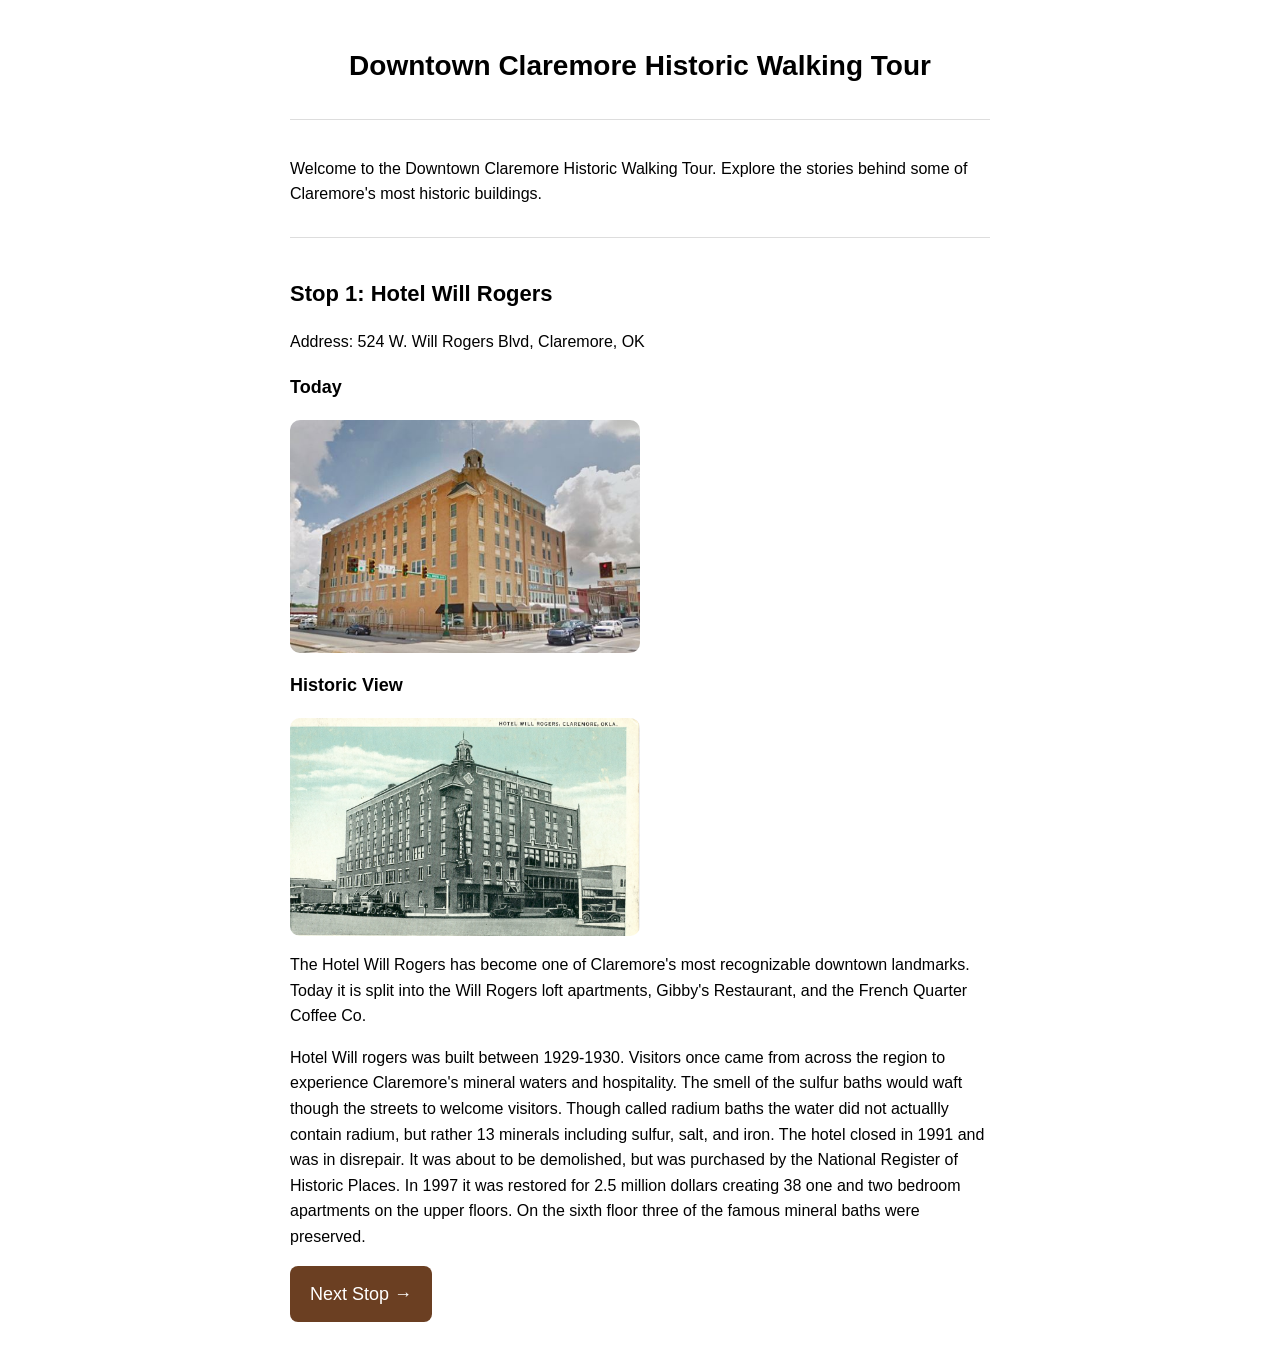
==== hotel-will-rogers.html @ 828f832d "Initial website upload" ====
<!DOCTYPE html>
<html>
<head>
    <title>Downtown Claremore Historic Walking Tour</title>
    <link rel="stylesheet" href="style.css">
</head>
<body
    <div class="container">

        <h1>Downtown Claremore Historic Walking Tour</h1>
<div class="stop">
        <p>
            Welcome to the Downtown Claremore Historic Walking Tour.
            Explore the stories behind some of Claremore's most historic buildings.
        </p>

        <div class="stop">
            <h2>Stop 1: Hotel Will Rogers</h2>
<p>Address: 524 W. Will Rogers Blvd, Claremore, OK</p>
            <h3>Today</h3>
            <img src="hotel-current.jpg" alt="Hotel Will Rogers today" class="current-photo">

            <h3>Historic View</h3>
           <img src="hotel-1930.jpg" alt="Historic Hotel Will Rogers" class="historic-photo">
            <p>
                The Hotel Will Rogers has become one of Claremore's most recognizable
                downtown landmarks. Today it is split into the Will Rogers loft apartments, Gibby's Restaurant, and the French Quarter Coffee Co.
            </p>

            <p>
                Hotel Will rogers was built between 1929-1930. Visitors once came from across the region to experience Claremore's
                mineral waters and hospitality. The smell of the sulfur baths would waft though the streets to welcome visitors. Though called radium baths the water did not actuallly contain radium, but rather 13 minerals including sulfur, salt, and iron. 
            The hotel closed in 1991 and was in disrepair. It was about to be demolished, but was purchased by the National Register of Historic Places. In 1997 it was restored for 2.5 million dollars creating 38 one and two bedroom apartments on the upper floors.
            On the sixth floor three of the famous mineral baths were preserved. 
        </p>

            <a href="jl-wilson.html" class="button">Next Stop →</a>
</body>
</html>
---- style.css ----
body {
    font-family: Arial, sans-serif;
    background-color: #f5f1e8;
    margin: 0;
    padding: 20px;
    line-height: 1.6;
}

.container {
    max-width: 700px;
    margin: auto;
    background: white;
    padding: 25px;
    border-radius: 12px;
}

h1 {
    text-align: center;
}

.stop {
    margin-top: 30px;
    padding-top: 20px;
    border-top: 1px solid #ddd;
}
.button {
    display: inline-block;
    background-color: #6b3f22;
    color: white;
    text-decoration: none;
    border: none;
    padding: 14px 20px;
    border-radius: 8px;
    font-size: 18px;
    cursor: pointer;
}
img {
    width: 100%;
    max-width: 400px;
    height: auto;
    border-radius: 10px;
    margin: 15px 0;
    display: block;
}
.current-photo,
.historic-photo {
    max-width: 350px;
    width: 100%;
    height: auto;
}
h1 {
    text-align: center;
    font-size: 28px;
}

h2 {
    font-size: 22px;
}

h3 {
    font-size: 18px;
}

p {
    font-size: 16px;
}
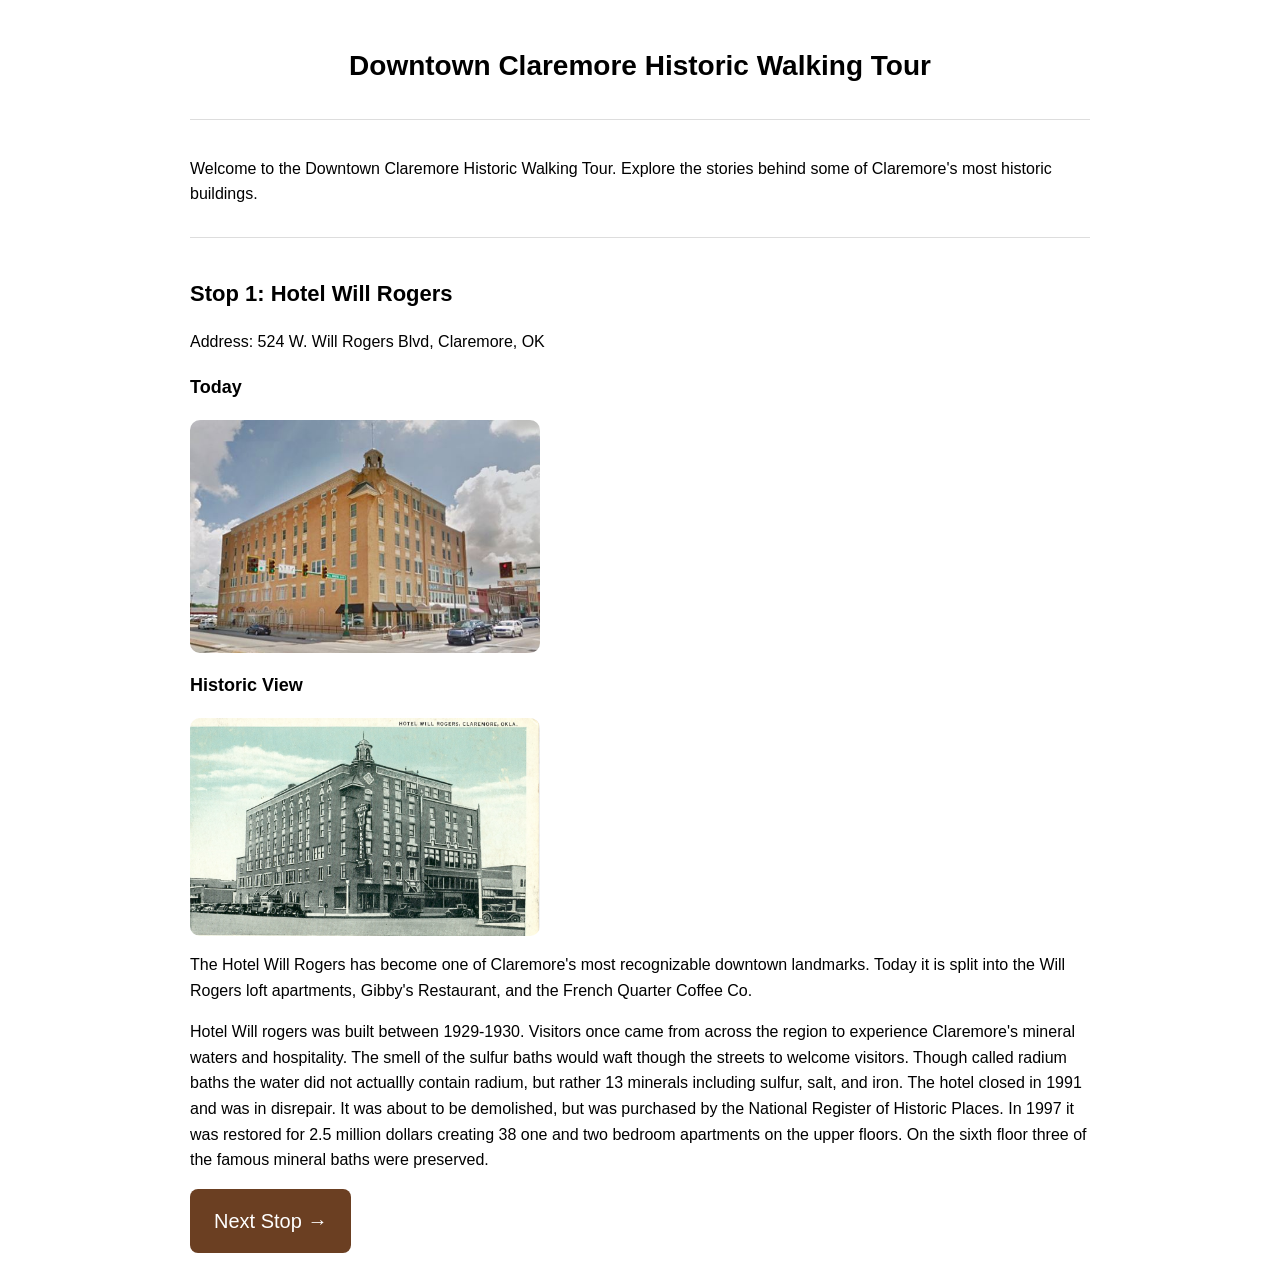
==== commit 55009299: "improve mobile view" ====
--- a/hotel-will-rogers.html
+++ b/hotel-will-rogers.html
@@ -1,7 +1,8 @@
 <!DOCTYPE html>
 <html>
 <head>
-    <title>Downtown Claremore Historic Walking Tour</title>
+    <title>Page Title</title>
+    <meta name="viewport" content="width=device-width, initial-scale=1.0">
     <link rel="stylesheet" href="style.css">
 </head>
 <body
--- a/style.css
+++ b/style.css
@@ -4,10 +4,11 @@
     margin: 0;
     padding: 20px;
     line-height: 1.6;
+    font-size: 18px;
 }
 
 .container {
-    max-width: 700px;
+    max-width: 900px;
     margin: auto;
     background: white;
     padding: 25px;
@@ -16,6 +17,11 @@
 
 h1 {
     text-align: center;
+    font-size: 2.2rem;
+}
+
+h2 {
+    font-size: 1.6rem;
 }
 
 .stop {
@@ -29,9 +35,9 @@
     color: white;
     text-decoration: none;
     border: none;
-    padding: 14px 20px;
+    padding: 16px 24px;
     border-radius: 8px;
-    font-size: 18px;
+    font-size: 20px;
     cursor: pointer;
 }
 img {
@@ -63,4 +69,24 @@
 
 p {
     font-size: 16px;
+}
+@media (max-width: 768px) {
+    body {
+        font-size: 20px;
+    }
+
+    h1 {
+        font-size: 2.5rem;
+    }
+
+    .container {
+        padding: 20px;
+    }
+
+    .button {
+        display: block;
+        width: 100%;
+        text-align: center;
+        box-sizing: border-box;
+    }
 }
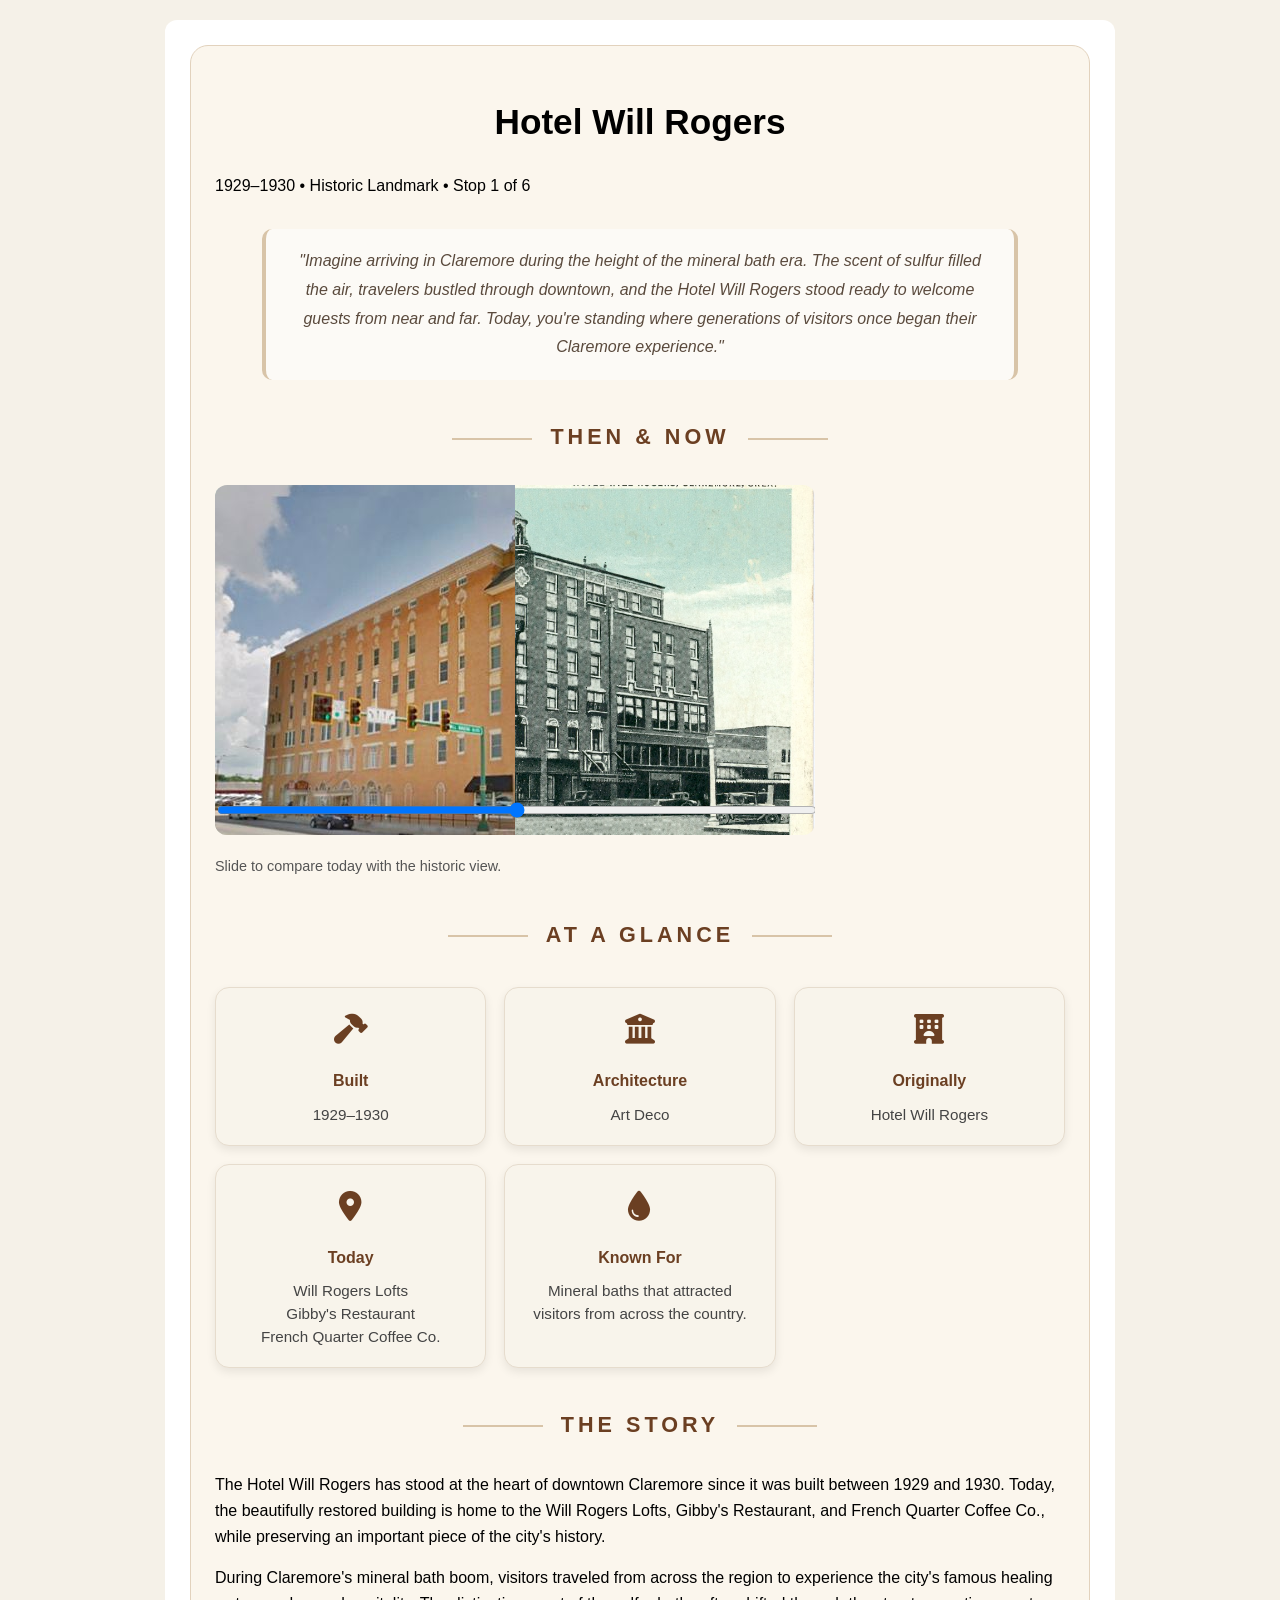
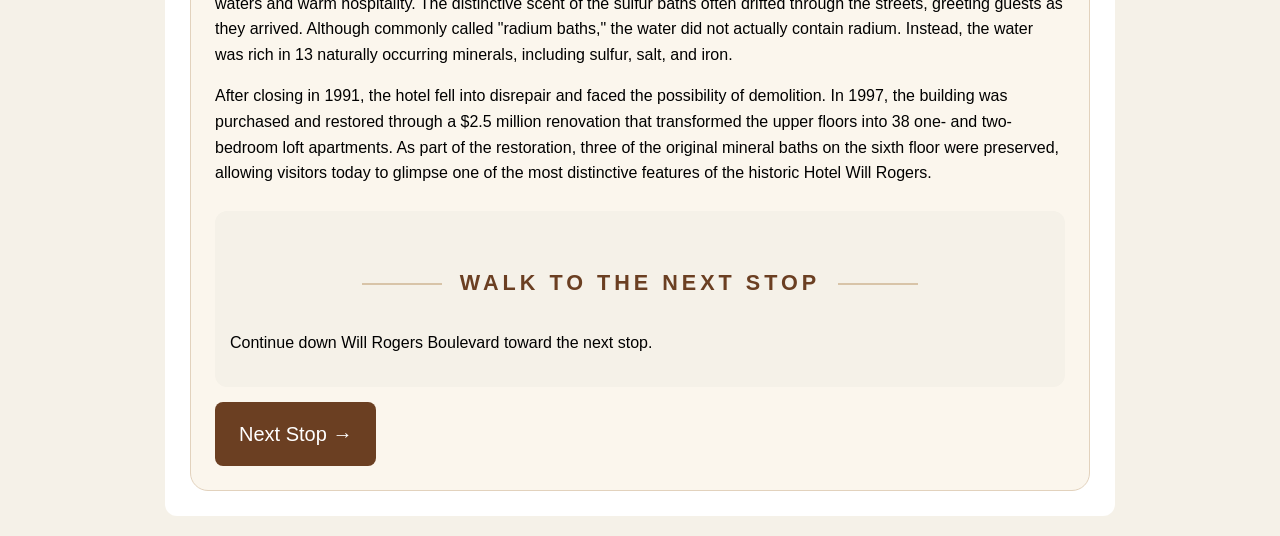
==== commit f20bd4d4: "Redesign Hotel Will Roger's Page an dbegin landing page" ====
--- a/hotel-will-rogers.html
+++ b/hotel-will-rogers.html
@@ -1,40 +1,115 @@
 <!DOCTYPE html>
 <html>
 <head>
-    <title>Page Title</title>
+    <title>Hotel Will Rogers | Downtown Claremore Historic Walking Tour</title>
     <meta name="viewport" content="width=device-width, initial-scale=1.0">
     <link rel="stylesheet" href="style.css">
+    <link rel="stylesheet" href="https://cdnjs.cloudflare.com/ajax/libs/font-awesome/6.7.2/css/all.min.css">
 </head>
-<body
+
+<body>
     <div class="container">
+        <div class="stop-card">
 
-        <h1>Downtown Claremore Historic Walking Tour</h1>
-<div class="stop">
-        <p>
-            Welcome to the Downtown Claremore Historic Walking Tour.
-            Explore the stories behind some of Claremore's most historic buildings.
-        </p>
+            <h1>Hotel Will Rogers</h1>
+<p class="subtitle">1929–1930 • Historic Landmark • Stop 1 of 6</p>
 
-        <div class="stop">
-            <h2>Stop 1: Hotel Will Rogers</h2>
-<p>Address: 524 W. Will Rogers Blvd, Claremore, OK</p>
-            <h3>Today</h3>
-            <img src="hotel-current.jpg" alt="Hotel Will Rogers today" class="current-photo">
+<div class="intro-quote">
+    <p>
+        <em>
+            "Imagine arriving in Claremore during the height of the mineral bath era. The scent of sulfur filled the air, travelers bustled through downtown, and the Hotel Will Rogers stood ready to welcome guests from near and far. Today, you're standing where generations of visitors once began their Claremore experience."
+        </em>
+    </p>
+</div>
 
-            <h3>Historic View</h3>
-           <img src="hotel-1930.jpg" alt="Historic Hotel Will Rogers" class="historic-photo">
-            <p>
-                The Hotel Will Rogers has become one of Claremore's most recognizable
-                downtown landmarks. Today it is split into the Will Rogers loft apartments, Gibby's Restaurant, and the French Quarter Coffee Co.
-            </p>
+<h2 class="section-title">Then &amp; Now</h2>
+
+            <div class="image-compare">
+                <img src="hotel-1930.jpg" alt="Historic Hotel Will Rogers">
+
+                <div class="image-overlay">
+                    <img src="hotel-current.jpg" alt="Hotel Will Rogers today">
+                </div>
+
+                <input type="range" min="0" max="100" value="50" class="slider">
+            </div>
+
+            <p class="photo-note">Slide to compare today with the historic view.</p>
+
+            <h2 class="section-title">At a Glance</h2>
+
+            <div class="facts-grid">
+
+                <div class="fact-card">
+                    <div class="fact-icon"><i class="fa-solid fa-hammer"></i></div>
+                    <h3>Built</h3>
+                    <p>1929–1930</p>
+                </div>
+
+                <div class="fact-card">
+                    <div class="fact-icon"><i class="fa-solid fa-building-columns"></i></div>
+                    <h3>Architecture</h3>
+                    <p>Art Deco</p>
+                </div>
+
+                <div class="fact-card">
+                    <div class="fact-icon"><i class="fa-solid fa-hotel"></i></div>
+                    <h3>Originally</h3>
+                    <p>Hotel Will Rogers</p>
+                </div>
+
+                <div class="fact-card">
+                    <div class="fact-icon"><i class="fa-solid fa-location-dot"></i></div>
+                    <h3>Today</h3>
+                    <p>
+                        Will Rogers Lofts<br>
+                        Gibby's Restaurant<br>
+                        French Quarter Coffee Co.
+                    </p>
+                </div>
+
+                <div class="fact-card">
+                    <div class="fact-icon"><i class="fa-solid fa-droplet"></i></div>
+                    <h3>Known For</h3>
+                    <p>Mineral baths that attracted visitors from across the country.</p>
+                </div>
+
+            </div>
+
+            <h2 class="section-title">The Story</h2>
 
             <p>
-                Hotel Will rogers was built between 1929-1930. Visitors once came from across the region to experience Claremore's
-                mineral waters and hospitality. The smell of the sulfur baths would waft though the streets to welcome visitors. Though called radium baths the water did not actuallly contain radium, but rather 13 minerals including sulfur, salt, and iron. 
-            The hotel closed in 1991 and was in disrepair. It was about to be demolished, but was purchased by the National Register of Historic Places. In 1997 it was restored for 2.5 million dollars creating 38 one and two bedroom apartments on the upper floors.
-            On the sixth floor three of the famous mineral baths were preserved. 
-        </p>
+The Hotel Will Rogers has stood at the heart of downtown Claremore since it was built between 1929 and 1930. Today, the beautifully restored building is home to the Will Rogers Lofts, Gibby's Restaurant, and French Quarter Coffee Co., while preserving an important piece of the city's history.
+</p>
 
-            <a href="jl-wilson.html" class="button">Next Stop →</a>
+<p>
+During Claremore's mineral bath boom, visitors traveled from across the region to experience the city's famous healing waters and warm hospitality. The distinctive scent of the sulfur baths often drifted through the streets, greeting guests as they arrived. Although commonly called "radium baths," the water did not actually contain radium. Instead, the water was rich in 13 naturally occurring minerals, including sulfur, salt, and iron.
+</p>
+
+<p>
+After closing in 1991, the hotel fell into disrepair and faced the possibility of demolition. In 1997, the building was purchased and restored through a $2.5 million renovation that transformed the upper floors into 38 one- and two-bedroom loft apartments. As part of the restoration, three of the original mineral baths on the sixth floor were preserved, allowing visitors today to glimpse one of the most distinctive features of the historic Hotel Will Rogers.
+</p>
+
+
+            <div class="tour-map">
+                <h3 class="section-title">Walk to the Next Stop</h3>
+                <p>Continue down Will Rogers Boulevard toward the next stop.</p>
+            </div>
+
+            <a href="next-page.html" class="button">Next Stop →</a>
+
+        </div>
+    </div>
+
+    <script>
+        const slider = document.querySelector(".slider");
+        const overlay = document.querySelector(".image-overlay");
+
+        if (slider && overlay) {
+            slider.addEventListener("input", function () {
+                overlay.style.width = slider.value + "%";
+            });
+        }
+    </script>
 </body>
 </html>
--- a/style.css
+++ b/style.css
@@ -14,14 +14,79 @@
     padding: 25px;
     border-radius: 12px;
 }
+.stop-card {
+    background: #fbf6ed;
+    border: 1px solid #e2d2bd;
+    border-radius: 18px;
+    padding: 24px;
+}
 
 h1 {
     text-align: center;
     font-size: 2.2rem;
+}
+/* ==========================
+   Intro Quote
+========================== */
+
+.intro-quote {
+    max-width: 700px;
+    margin: 30px auto 40px;
+    padding: 18px 24px;
+    text-align: center;
+    color: #5a4a3d;
+    font-size: 1.15rem;
+    line-height: 1.8;
+    border-left: 4px solid #d8c4a8;
+    border-right: 4px solid #d8c4a8;
+    background: #fcfaf6;
+    border-radius: 10px;
+}
+
+.intro-quote p {
+    margin: 0;
+}
+
+.intro-quote em {
+    font-style: italic;
 }
 
 h2 {
     font-size: 1.6rem;
+}
+
+h3 {
+    font-size: 1.2rem;
+}
+/* ==========================
+   Section Titles
+========================== */
+
+.section-title {
+    text-align: center;
+    text-transform: uppercase;
+    letter-spacing: 4px;
+    color: #6b3f22;
+    font-size: 1.35rem;
+    font-weight: 600;
+    margin: 40px 0 30px;
+    position: relative;
+}
+
+.section-title::before,
+.section-title::after {
+    content: "";
+    display: inline-block;
+    width: 80px;
+    height: 2px;
+    background: #d8c4a8;
+    vertical-align: middle;
+    margin: 0 18px;
+}
+
+
+p {
+    font-size: 16px;
 }
 
 .stop {
@@ -29,6 +94,7 @@
     padding-top: 20px;
     border-top: 1px solid #ddd;
 }
+
 .button {
     display: inline-block;
     background-color: #6b3f22;
@@ -39,48 +105,124 @@
     border-radius: 8px;
     font-size: 20px;
     cursor: pointer;
-}
-img {
+    margin-top: 15px;
+}
+
+.image-compare {
+    position: relative;
     width: 100%;
-    max-width: 400px;
-    height: auto;
-    border-radius: 10px;
-    margin: 15px 0;
+    max-width: 600px;
+    height: 350px;
+    overflow: hidden;
+    border-radius: 12px;
+    margin: 20px 0;
+}
+
+.image-compare img {
+    width: 100%;
+    height: 100%;
+    object-fit: cover;
     display: block;
-}
-.current-photo,
-.historic-photo {
-    max-width: 350px;
+    border-radius: 0;
+    margin: 0;
+}
+
+.image-overlay {
+    position: absolute;
+    top: 0;
+    left: 0;
+    width: 50%;
+    height: 100%;
+    overflow: hidden;
+}
+
+.image-overlay img {
+    width: 600px;
+    max-width: none;
+    height: 100%;
+}
+
+.slider {
+    position: absolute;
+    left: 0;
+    bottom: 15px;
     width: 100%;
-    height: auto;
-}
-h1 {
-    text-align: center;
-    font-size: 28px;
-}
-
-h2 {
-    font-size: 22px;
-}
-
-h3 {
-    font-size: 18px;
-}
-
-p {
-    font-size: 16px;
+}
+
+.photo-note {
+    font-size: 0.9rem;
+    color: #555;
+}
+
+.tour-map {
+    background: #f5f1e8;
+    padding: 15px;
+    border-radius: 12px;
+    margin-top: 25px;
+}
+/* ==========================
+   Quick Facts
+========================== */
+
+.facts-grid {
+    display: grid;
+    grid-template-columns: repeat(3, 1fr);
+    gap: 18px;
+    margin: 35px 0;
+}
+
+.fact-card {
+    background: #f8f4eb;
+    border: 1px solid #e6dccd;
+    border-radius: 14px;
+    padding: 18px;
+    text-align: center;
+    box-shadow: 0 4px 10px rgba(0,0,0,.08);
+}
+.fact-card:hover {
+    transform: translateY(-5px);
+    box-shadow: 0 8px 20px rgba(0,0,0,.15);
+}
+
+.fact-icon{
+    font-size:30px;
+    color:#6b3f22;
+    margin-bottom:14px;
+}
+
+.fact-card h3 {
+    margin: 0 0 10px;
+    color: #6b3f22;
+    font-size: 1rem;
+}
+
+.fact-card p {
+    margin: 0;
+    line-height: 1.5;
+    font-size: .95rem;
+    color: #444;
 }
 @media (max-width: 768px) {
+
     body {
         font-size: 20px;
+        padding: 10px;
     }
 
     h1 {
-        font-size: 2.5rem;
+        font-size: 2.2rem;
     }
 
     .container {
-        padding: 20px;
+        padding: 18px;
+    }
+
+    .image-compare {
+        height: 280px;
+    }
+
+    .image-overlay img {
+        width: 600px;
     }
 
     .button {
@@ -89,4 +231,79 @@
         text-align: center;
         box-sizing: border-box;
     }
+
+    .facts-grid {
+        grid-template-columns: 1fr;
+    }
+
+    .fact-card {
+        padding: 18px;
+    }
+
+    .fact-icon {
+        font-size: 34px;
+    }
+
+    .fact-card h3 {
+        font-size: 1rem;
+    }
+
+    .fact-card p {
+        font-size: .9rem;
+    }
+
+}
+/* ==========================
+   Landing Page
+========================== */
+
+.hero {
+    text-align: center;
+    padding: 30px 10px;
+}
+
+.eyebrow {
+    text-transform: uppercase;
+    letter-spacing: 3px;
+    color: #6b3f22;
+    font-size: .85rem;
+    font-weight: bold;
+}
+
+.hero-text {
+    max-width: 650px;
+    margin: 20px auto 30px;
+    font-size: 1.1rem;
+    color: #5a4a3d;
+}
+
+.landing-map {
+    text-align: center;
+    border: 2px dashed #d8c4a8;
+}
+
+.featured-grid {
+    display: grid;
+    grid-template-columns: repeat(auto-fit, minmax(220px, 1fr));
+    gap: 18px;
+    margin-top: 25px;
+}
+
+.featured-card {
+    background: #f8f4eb;
+    border: 1px solid #e6dccd;
+    border-radius: 14px;
+    padding: 18px;
+    box-shadow: 0 4px 10px rgba(0,0,0,.08);
+}
+
+.featured-card h3 {
+    color: #6b3f22;
+    margin-top: 0;
+}
+
+.featured-card a {
+    color: #6b3f22;
+    font-weight: bold;
+    text-decoration: none;
 }
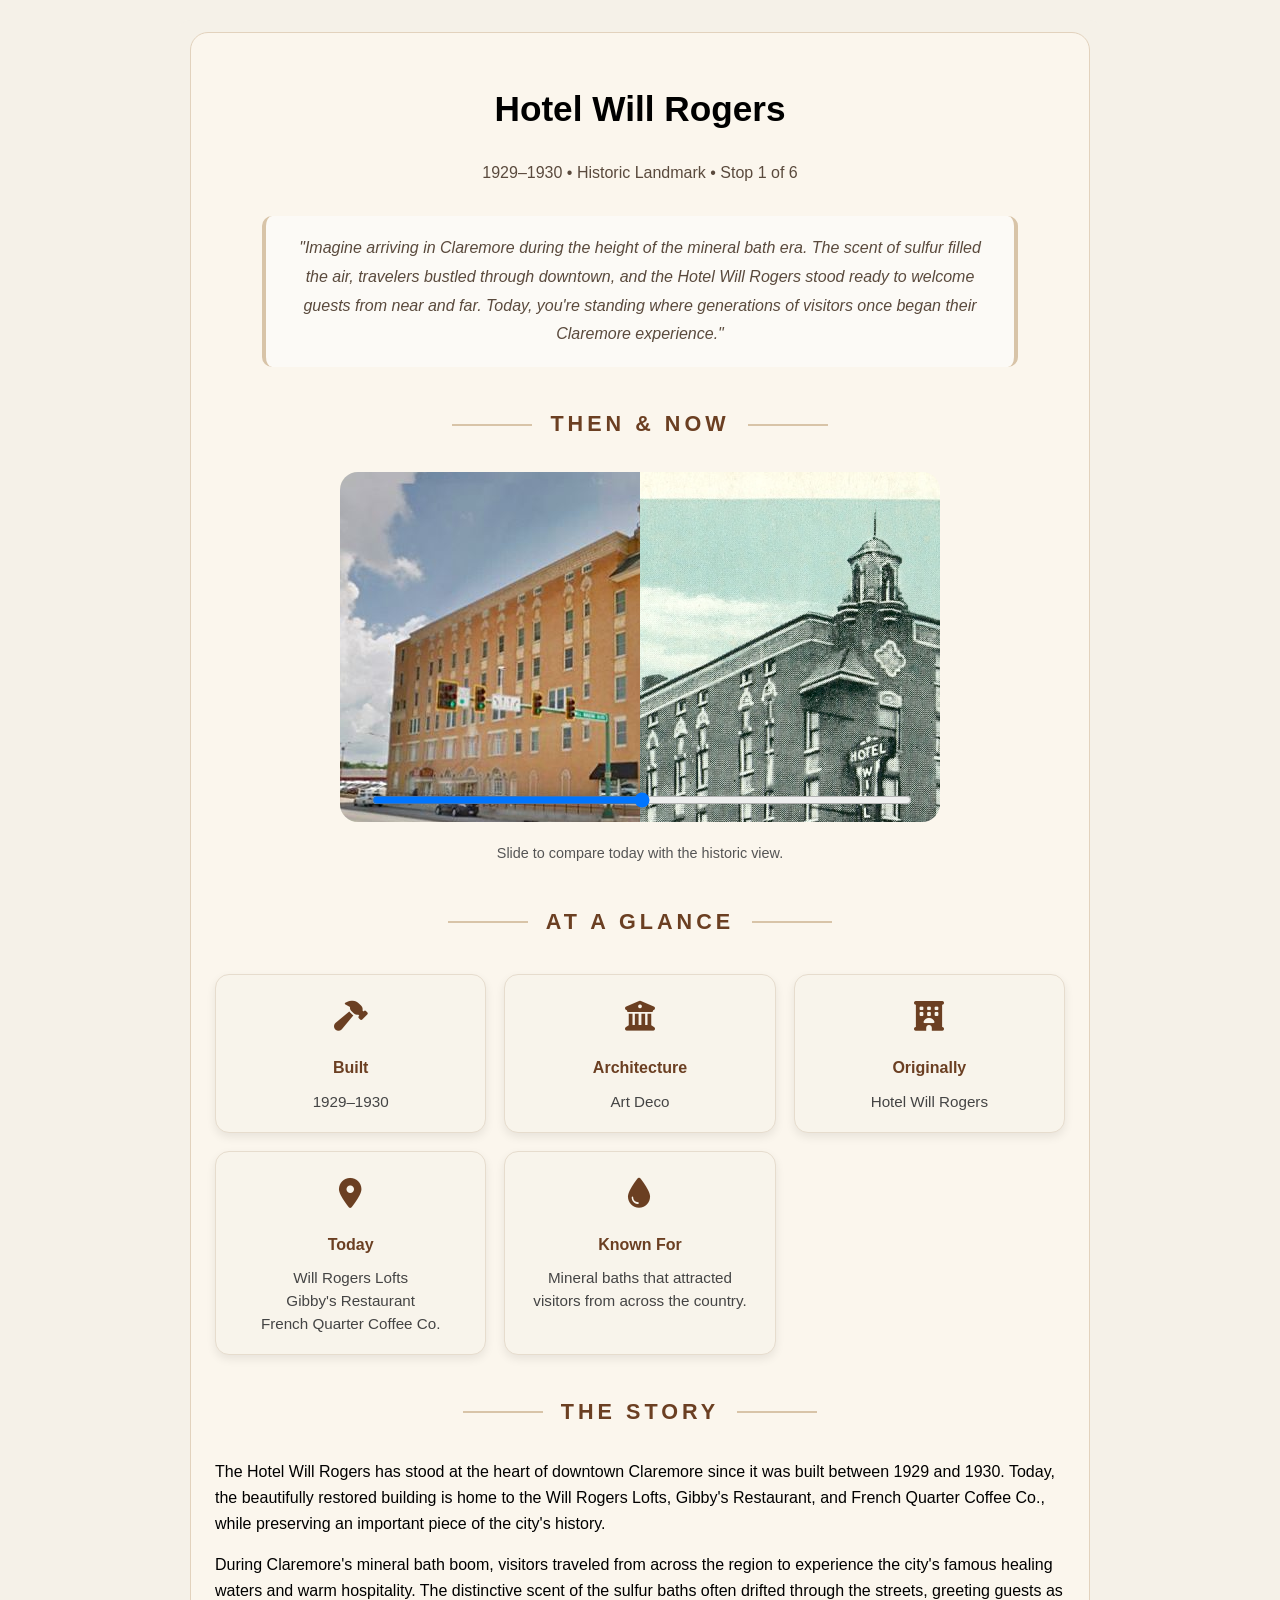
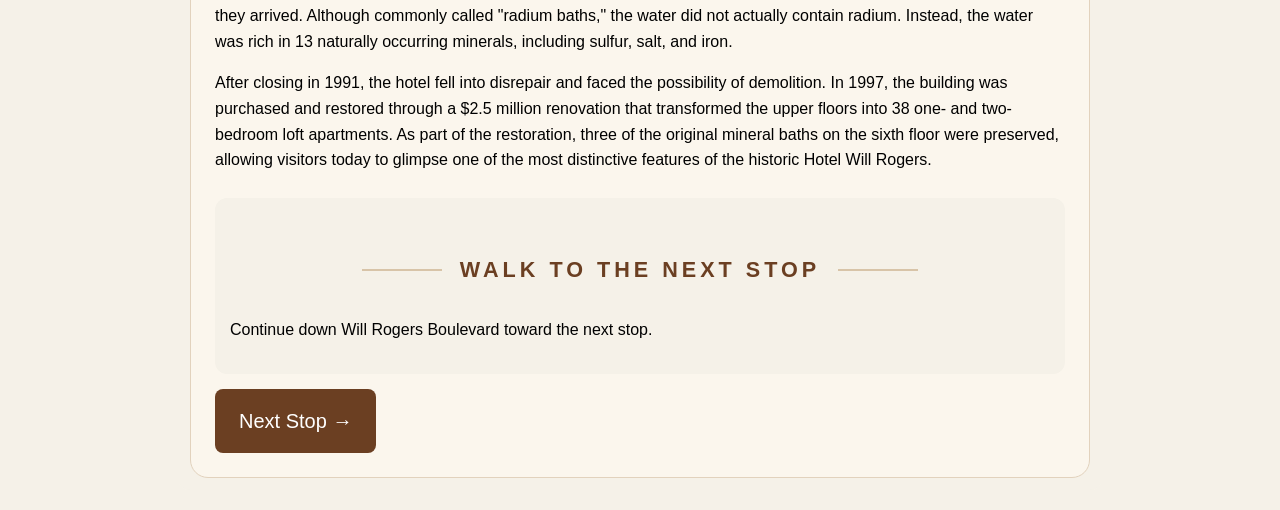
==== commit 962c32be: "Fixed mobile photos" ====
--- a/hotel-will-rogers.html
+++ b/hotel-will-rogers.html
@@ -8,77 +8,135 @@
 </head>
 
 <body>
-    <div class="container">
-        <div class="stop-card">
 
-            <h1>Hotel Will Rogers</h1>
-<p class="subtitle">1929–1930 • Historic Landmark • Stop 1 of 6</p>
+<div class="container">
+<div class="stop-card">
+
+<h1>Hotel Will Rogers</h1>
+
+<p class="subtitle">
+    1929–1930 • Historic Landmark • Stop 1 of 6
+</p>
 
 <div class="intro-quote">
     <p>
         <em>
-            "Imagine arriving in Claremore during the height of the mineral bath era. The scent of sulfur filled the air, travelers bustled through downtown, and the Hotel Will Rogers stood ready to welcome guests from near and far. Today, you're standing where generations of visitors once began their Claremore experience."
+            "Imagine arriving in Claremore during the height of the mineral bath era.
+            The scent of sulfur filled the air, travelers bustled through downtown,
+            and the Hotel Will Rogers stood ready to welcome guests from near and far.
+            Today, you're standing where generations of visitors once began their
+            Claremore experience."
         </em>
     </p>
 </div>
 
 <h2 class="section-title">Then &amp; Now</h2>
 
-            <div class="image-compare">
-                <img src="hotel-1930.jpg" alt="Historic Hotel Will Rogers">
+<div class="image-compare">
 
-                <div class="image-overlay">
-                    <img src="hotel-current.jpg" alt="Hotel Will Rogers today">
-                </div>
+    <!-- Historic Photo -->
+    <picture>
+        <source
+            media="(max-width:768px)"
+            srcset="hotel-1930-mobile.jpg">
 
-                <input type="range" min="0" max="100" value="50" class="slider">
-            </div>
+        <img
+            src="hotel-1930.jpg"
+            alt="Historic Hotel Will Rogers">
+    </picture>
 
-            <p class="photo-note">Slide to compare today with the historic view.</p>
+    <!-- Current Photo -->
+    <div class="image-overlay">
 
-            <h2 class="section-title">At a Glance</h2>
+        <picture>
 
-            <div class="facts-grid">
+            <source
+                media="(max-width:768px)"
+                srcset="hotel-current-mobile.jpg">
 
-                <div class="fact-card">
-                    <div class="fact-icon"><i class="fa-solid fa-hammer"></i></div>
-                    <h3>Built</h3>
-                    <p>1929–1930</p>
-                </div>
+            <img
+                src="hotel-current.jpg"
+                alt="Hotel Will Rogers Today">
 
-                <div class="fact-card">
-                    <div class="fact-icon"><i class="fa-solid fa-building-columns"></i></div>
-                    <h3>Architecture</h3>
-                    <p>Art Deco</p>
-                </div>
+        </picture>
 
-                <div class="fact-card">
-                    <div class="fact-icon"><i class="fa-solid fa-hotel"></i></div>
-                    <h3>Originally</h3>
-                    <p>Hotel Will Rogers</p>
-                </div>
+    </div>
 
-                <div class="fact-card">
-                    <div class="fact-icon"><i class="fa-solid fa-location-dot"></i></div>
-                    <h3>Today</h3>
-                    <p>
-                        Will Rogers Lofts<br>
-                        Gibby's Restaurant<br>
-                        French Quarter Coffee Co.
-                    </p>
-                </div>
+    <input
+        type="range"
+        min="0"
+        max="100"
+        value="50"
+        class="slider">
 
-                <div class="fact-card">
-                    <div class="fact-icon"><i class="fa-solid fa-droplet"></i></div>
-                    <h3>Known For</h3>
-                    <p>Mineral baths that attracted visitors from across the country.</p>
-                </div>
+</div>
 
-            </div>
+<p class="photo-note">
+    Slide to compare today with the historic view.
+</p>
 
-            <h2 class="section-title">The Story</h2>
+<h2 class="section-title">At a Glance</h2>
 
-            <p>
+<div class="facts-grid">
+
+    <div class="fact-card">
+        <div class="fact-icon">
+            <i class="fa-solid fa-hammer"></i>
+        </div>
+        <h3>Built</h3>
+        <p>1929–1930</p>
+    </div>
+
+    <div class="fact-card">
+        <div class="fact-icon">
+            <i class="fa-solid fa-building-columns"></i>
+        </div>
+        <h3>Architecture</h3>
+        <p>Art Deco</p>
+    </div>
+
+    <div class="fact-card">
+        <div class="fact-icon">
+            <i class="fa-solid fa-hotel"></i>
+        </div>
+        <h3>Originally</h3>
+        <p>Hotel Will Rogers</p>
+    </div>
+
+    <div class="fact-card">
+        <div class="fact-icon">
+            <i class="fa-solid fa-location-dot"></i>
+        </div>
+
+        <h3>Today</h3>
+
+        <p>
+            Will Rogers Lofts<br>
+            Gibby's Restaurant<br>
+            French Quarter Coffee Co.
+        </p>
+
+    </div>
+
+    <div class="fact-card">
+
+        <div class="fact-icon">
+            <i class="fa-solid fa-droplet"></i>
+        </div>
+
+        <h3>Known For</h3>
+
+        <p>
+            Mineral baths that attracted visitors from across the country.
+        </p>
+
+    </div>
+
+</div>
+
+<h2 class="section-title">The Story</h2>
+
+<p>
 The Hotel Will Rogers has stood at the heart of downtown Claremore since it was built between 1929 and 1930. Today, the beautifully restored building is home to the Will Rogers Lofts, Gibby's Restaurant, and French Quarter Coffee Co., while preserving an important piece of the city's history.
 </p>
 
@@ -90,26 +148,41 @@
 After closing in 1991, the hotel fell into disrepair and faced the possibility of demolition. In 1997, the building was purchased and restored through a $2.5 million renovation that transformed the upper floors into 38 one- and two-bedroom loft apartments. As part of the restoration, three of the original mineral baths on the sixth floor were preserved, allowing visitors today to glimpse one of the most distinctive features of the historic Hotel Will Rogers.
 </p>
 
+<div class="tour-map">
 
-            <div class="tour-map">
-                <h3 class="section-title">Walk to the Next Stop</h3>
-                <p>Continue down Will Rogers Boulevard toward the next stop.</p>
-            </div>
+<h3 class="section-title">
+Walk to the Next Stop
+</h3>
 
-            <a href="next-page.html" class="button">Next Stop →</a>
+<p>
+Continue down Will Rogers Boulevard toward the next stop.
+</p>
 
-        </div>
-    </div>
+</div>
 
-    <script>
-        const slider = document.querySelector(".slider");
-        const overlay = document.querySelector(".image-overlay");
+<a href="next-page.html" class="button">
+    Next Stop →
+</a>
 
-        if (slider && overlay) {
-            slider.addEventListener("input", function () {
-                overlay.style.width = slider.value + "%";
-            });
-        }
-    </script>
+</div>
+</div>
+
+<script>
+
+const slider = document.querySelector(".slider");
+const overlay = document.querySelector(".image-overlay");
+
+if (slider && overlay) {
+
+    slider.addEventListener("input", function () {
+
+        overlay.style.width = slider.value + "%";
+
+    });
+
+}
+
+</script>
+
 </body>
 </html>
--- a/style.css
+++ b/style.css
@@ -10,10 +10,11 @@
 .container {
     max-width: 900px;
     margin: auto;
-    background: white;
-    padding: 25px;
+    background: #f5f1e8;
+    padding: 12px;
     border-radius: 12px;
 }
+
 .stop-card {
     background: #fbf6ed;
     border: 1px solid #e2d2bd;
@@ -25,9 +26,15 @@
     text-align: center;
     font-size: 2.2rem;
 }
-/* ==========================
-   Intro Quote
-========================== */
+
+.subtitle {
+    text-align: center;
+    color: #5a4a3d;
+}
+
+p {
+    font-size: 16px;
+}
 
 .intro-quote {
     max-width: 700px;
@@ -47,21 +54,6 @@
     margin: 0;
 }
 
-.intro-quote em {
-    font-style: italic;
-}
-
-h2 {
-    font-size: 1.6rem;
-}
-
-h3 {
-    font-size: 1.2rem;
-}
-/* ==========================
-   Section Titles
-========================== */
-
 .section-title {
     text-align: center;
     text-transform: uppercase;
@@ -70,29 +62,108 @@
     font-size: 1.35rem;
     font-weight: 600;
     margin: 40px 0 30px;
-    position: relative;
+    display: flex;
+    align-items: center;
+    justify-content: center;
+    gap: 18px;
 }
 
 .section-title::before,
 .section-title::after {
     content: "";
-    display: inline-block;
     width: 80px;
     height: 2px;
     background: #d8c4a8;
-    vertical-align: middle;
-    margin: 0 18px;
-}
-
-
-p {
-    font-size: 16px;
-}
-
-.stop {
-    margin-top: 30px;
-    padding-top: 20px;
-    border-top: 1px solid #ddd;
+}
+
+.image-compare {
+    position: relative;
+    width: 100%;
+    max-width: 600px;
+    height: 350px;
+    overflow: hidden;
+    border-radius: 18px;
+    margin: 20px auto;
+}
+
+.image-compare > img {
+    width: 100%;
+    height: 100%;
+    object-fit: cover;
+    display: block;
+}
+
+.image-overlay {
+    position: absolute;
+    top: 0;
+    left: 0;
+    width: 50%;
+    height: 100%;
+    overflow: hidden;
+}
+
+.image-overlay img {
+    width: 600px;
+    height: 100%;
+    max-width: none;
+    object-fit: cover;
+    object-position: left center;
+    display: block;
+}
+
+.slider {
+    position: absolute;
+    left: 5%;
+    bottom: 12px;
+    width: 90%;
+}
+
+.photo-note {
+    font-size: 0.9rem;
+    color: #555;
+    text-align: center;
+}
+
+.facts-grid {
+    display: grid;
+    grid-template-columns: repeat(3, 1fr);
+    gap: 18px;
+    margin: 35px 0;
+}
+
+.fact-card {
+    background: #f8f4eb;
+    border: 1px solid #e6dccd;
+    border-radius: 14px;
+    padding: 18px;
+    text-align: center;
+    box-shadow: 0 4px 10px rgba(0,0,0,.08);
+}
+
+.fact-icon {
+    font-size: 30px;
+    color: #6b3f22;
+    margin-bottom: 14px;
+}
+
+.fact-card h3 {
+    margin: 0 0 10px;
+    color: #6b3f22;
+    font-size: 1rem;
+}
+
+.fact-card p {
+    margin: 0;
+    line-height: 1.5;
+    font-size: .95rem;
+    color: #444;
+}
+
+.tour-map {
+    background: #f5f1e8;
+    padding: 15px;
+    border-radius: 12px;
+    margin-top: 25px;
 }
 
 .button {
@@ -108,154 +179,7 @@
     margin-top: 15px;
 }
 
-.image-compare {
-    position: relative;
-    width: 100%;
-    max-width: 600px;
-    height: 350px;
-    overflow: hidden;
-    border-radius: 12px;
-    margin: 20px 0;
-}
-
-.image-compare img {
-    width: 100%;
-    height: 100%;
-    object-fit: cover;
-    display: block;
-    border-radius: 0;
-    margin: 0;
-}
-
-.image-overlay {
-    position: absolute;
-    top: 0;
-    left: 0;
-    width: 50%;
-    height: 100%;
-    overflow: hidden;
-}
-
-.image-overlay img {
-    width: 600px;
-    max-width: none;
-    height: 100%;
-}
-
-.slider {
-    position: absolute;
-    left: 0;
-    bottom: 15px;
-    width: 100%;
-}
-
-.photo-note {
-    font-size: 0.9rem;
-    color: #555;
-}
-
-.tour-map {
-    background: #f5f1e8;
-    padding: 15px;
-    border-radius: 12px;
-    margin-top: 25px;
-}
-/* ==========================
-   Quick Facts
-========================== */
-
-.facts-grid {
-    display: grid;
-    grid-template-columns: repeat(3, 1fr);
-    gap: 18px;
-    margin: 35px 0;
-}
-
-.fact-card {
-    background: #f8f4eb;
-    border: 1px solid #e6dccd;
-    border-radius: 14px;
-    padding: 18px;
-    text-align: center;
-    box-shadow: 0 4px 10px rgba(0,0,0,.08);
-}
-.fact-card:hover {
-    transform: translateY(-5px);
-    box-shadow: 0 8px 20px rgba(0,0,0,.15);
-}
-
-.fact-icon{
-    font-size:30px;
-    color:#6b3f22;
-    margin-bottom:14px;
-}
-
-.fact-card h3 {
-    margin: 0 0 10px;
-    color: #6b3f22;
-    font-size: 1rem;
-}
-
-.fact-card p {
-    margin: 0;
-    line-height: 1.5;
-    font-size: .95rem;
-    color: #444;
-}
-@media (max-width: 768px) {
-
-    body {
-        font-size: 20px;
-        padding: 10px;
-    }
-
-    h1 {
-        font-size: 2.2rem;
-    }
-
-    .container {
-        padding: 18px;
-    }
-
-    .image-compare {
-        height: 280px;
-    }
-
-    .image-overlay img {
-        width: 600px;
-    }
-
-    .button {
-        display: block;
-        width: 100%;
-        text-align: center;
-        box-sizing: border-box;
-    }
-
-    .facts-grid {
-        grid-template-columns: 1fr;
-    }
-
-    .fact-card {
-        padding: 18px;
-    }
-
-    .fact-icon {
-        font-size: 34px;
-    }
-
-    .fact-card h3 {
-        font-size: 1rem;
-    }
-
-    .fact-card p {
-        font-size: .9rem;
-    }
-
-}
-/* ==========================
-   Landing Page
-========================== */
+/* Landing Page */
 
 .hero {
     text-align: center;
@@ -306,4 +230,75 @@
     color: #6b3f22;
     font-weight: bold;
     text-decoration: none;
+}
+
+/* Mobile */
+
+@media (max-width: 768px) {
+    body {
+        font-size: 20px;
+        padding: 10px;
+    }
+
+    h1 {
+        font-size: 2.2rem;
+    }
+
+    .container {
+        padding: 8px;
+    }
+
+    .stop-card {
+        padding: 18px;
+    }
+
+    .section-title {
+        font-size: 1.15rem;
+        letter-spacing: 2px;
+        gap: 12px;
+    }
+
+    .section-title::before,
+    .section-title::after {
+        width: 45px;
+    }
+
+    .image-compare {
+    height: 230px;
+}
+
+.image-compare > img {
+    height: 230px;
+}
+
+.image-overlay img {
+    width: 600px;
+    height: 230px;
+    max-width: none;
+    object-fit: cover;
+    object-position: left center;
+}
+
+    .button {
+        display: block;
+        width: 100%;
+        text-align: center;
+        box-sizing: border-box;
+    }
+
+    .facts-grid {
+        grid-template-columns: 1fr;
+    }
+
+    .fact-card {
+        padding: 18px;
+    }
+
+    .fact-icon {
+        font-size: 34px;
+    }
+
+    .fact-card p {
+        font-size: .9rem;
+    }
 }
